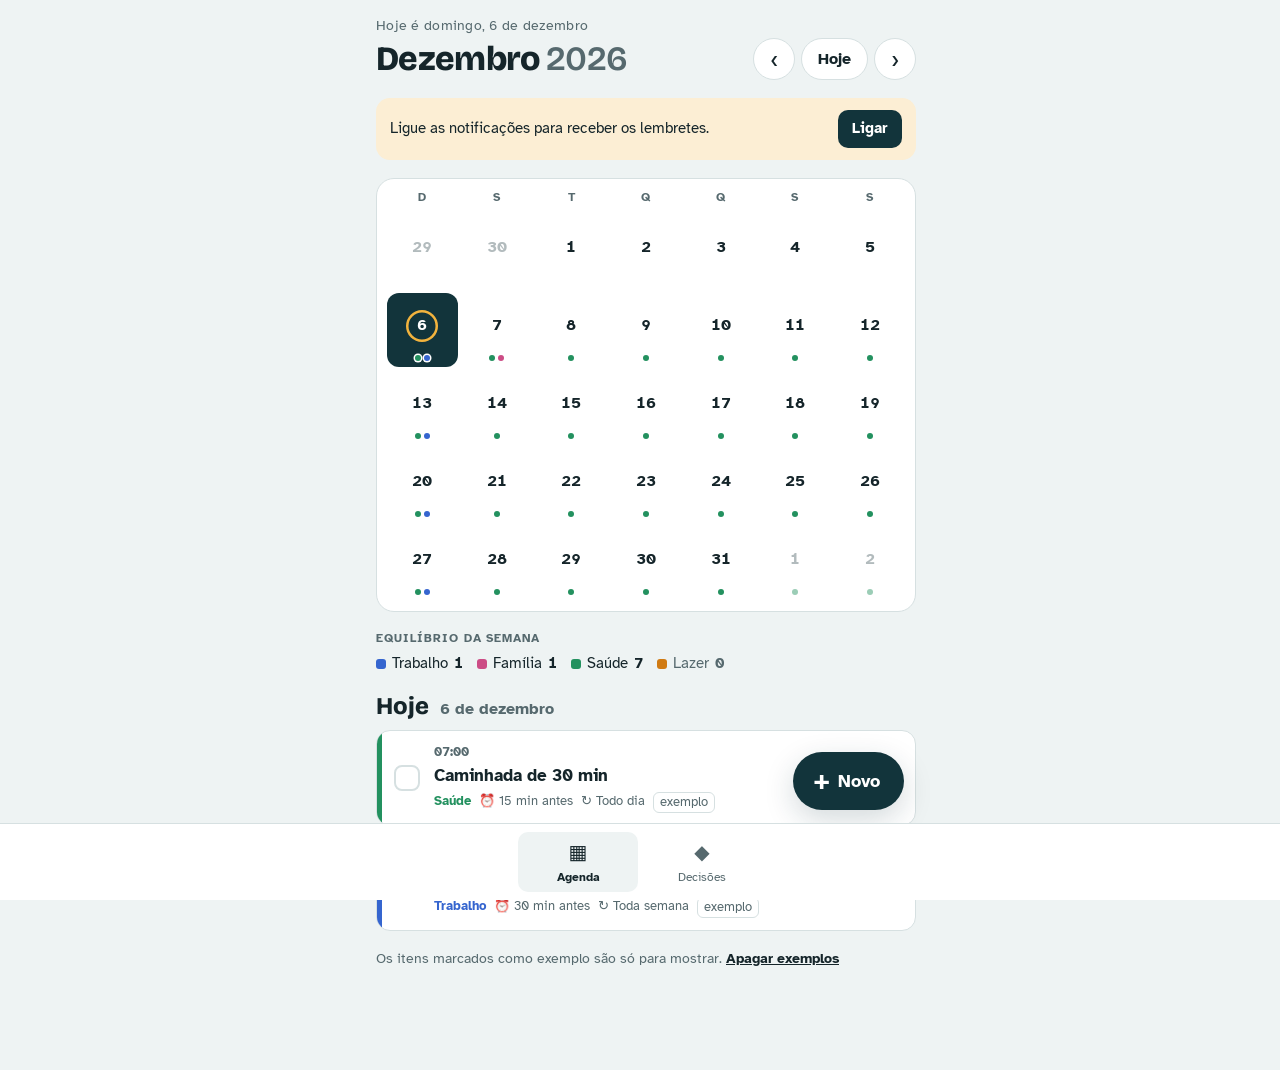
==== index.html @ aa83a19e "App pessoal: agenda com lembretes e decisões Co-Authored-By: Claude Opus 5.5 (1M context) <noreply@a" ====
<!doctype html>
<html lang="pt-BR">
<head>
<meta charset="utf-8">
<meta name="viewport" content="width=device-width, initial-scale=1, viewport-fit=cover">
<title>Paulo · Assistente</title>
<meta name="theme-color" content="#12343B">
<meta name="apple-mobile-web-app-capable" content="yes">
<meta name="apple-mobile-web-app-status-bar-style" content="black-translucent">
<meta name="apple-mobile-web-app-title" content="Assistente">
<link rel="manifest" href="manifest.webmanifest">
<link rel="icon" href="icones/icone.svg" type="image/svg+xml">
<link rel="apple-touch-icon" href="icones/icone-180.png">
<link rel="preconnect" href="https://fonts.googleapis.com">
<link rel="preconnect" href="https://fonts.gstatic.com" crossorigin>
<link rel="stylesheet" href="https://fonts.googleapis.com/css2?family=Atkinson+Hyperlegible:wght@400;700&family=Bricolage+Grotesque:opsz,wght@12..96,600;12..96,800&display=swap">
<link rel="stylesheet" href="estilo.css">
</head>
<body>
<div id="app">
  <main id="tela"></main>
  <nav id="abas" hidden></nav>
</div>
<div id="aviso" role="status" aria-live="polite" hidden></div>
<script src="nucleo.js"></script>
<script src="modulos/calendario.js"></script>
<script src="modulos/decisoes.js"></script>
<script>App.iniciar();</script>
</body>
</html>
---- estilo.css ----
:root {
  --fundo: #EEF3F3;
  --superficie: #FFFFFF;
  --tinta: #15252A;
  --suave: #56696E;
  --linha: #D6E0E1;
  --marca: #12343B;
  --marca-texto: #FFFFFF;
  --destaque: #F2B33D;
  --trabalho: #3565CF;
  --familia: #CC4C85;
  --saude: #23915F;
  --lazer: #D07A12;
  --perigo: #B83A2E;
  --sombra: 0 10px 30px rgba(18, 52, 59, .18);
  --display: 'Bricolage Grotesque', 'Segoe UI', system-ui, sans-serif;
  --corpo: 'Atkinson Hyperlegible', system-ui, -apple-system, 'Segoe UI', sans-serif;
  color-scheme: light;
}
@media (prefers-color-scheme: dark) {
  :root:not([data-theme="light"]) {
    --fundo: #0D181B; --superficie: #15252A; --tinta: #E6EFF0; --suave: #93A7AB; --linha: #243A3F;
    --marca: #86D0C6; --marca-texto: #0D181B; --destaque: #F5C15C;
    --trabalho: #7FA3F0; --familia: #EE88B4; --saude: #5CC894; --lazer: #F0A64C; --perigo: #F07C6E;
    --sombra: 0 10px 30px rgba(0, 0, 0, .5);
    color-scheme: dark;
  }
}
:root[data-theme="dark"] {
  --fundo: #0D181B; --superficie: #15252A; --tinta: #E6EFF0; --suave: #93A7AB; --linha: #243A3F;
  --marca: #86D0C6; --marca-texto: #0D181B; --destaque: #F5C15C;
  --trabalho: #7FA3F0; --familia: #EE88B4; --saude: #5CC894; --lazer: #F0A64C; --perigo: #F07C6E;
  --sombra: 0 10px 30px rgba(0, 0, 0, .5);
  color-scheme: dark;
}

* { box-sizing: border-box; }
html, body { margin: 0; }
body {
  background: var(--fundo); color: var(--tinta);
  font: 16px/1.45 var(--corpo);
  -webkit-tap-highlight-color: transparent;
}
button, input, select, textarea { font: inherit; color: inherit; }
button { cursor: pointer; }
:focus-visible { outline: 3px solid var(--destaque); outline-offset: 2px; }

#app { max-width: 560px; margin: 0 auto; padding: calc(env(safe-area-inset-top, 0px) + 16px) 16px calc(env(safe-area-inset-bottom, 0px) + 110px); }
#tela { display: grid; gap: 18px; }

/* topo */
.topo { display: grid; gap: 2px; }
.sobre { margin: 0; color: var(--suave); font-size: 14px; letter-spacing: .02em; }
.mes-linha { display: flex; align-items: center; justify-content: space-between; gap: 12px; flex-wrap: wrap; }
.mes { margin: 0; font: 800 34px/1.05 var(--display); text-transform: capitalize; letter-spacing: -.02em; }
.mes span { color: var(--suave); font-weight: 600; }
.mes-nav { display: flex; gap: 6px; align-items: center; }
.icone-btn { width: 42px; height: 42px; border-radius: 50%; border: 1px solid var(--linha); background: var(--superficie); font-size: 24px; line-height: 1; display: grid; place-items: center; }
.hoje-btn { height: 42px; padding: 0 16px; border-radius: 21px; border: 1px solid var(--linha); background: var(--superficie); font-weight: 700; }

.faixa { display: flex; align-items: center; justify-content: space-between; gap: 12px; padding: 12px 14px; border-radius: 14px; background: color-mix(in srgb, var(--destaque) 22%, var(--superficie)); font-size: 15px; }
.faixa button { flex: none; border: 0; border-radius: 10px; padding: 8px 14px; background: var(--marca); color: var(--marca-texto); font-weight: 700; }

/* grade do mês */
.grade { display: grid; grid-template-columns: repeat(7, 1fr); gap: 4px; background: var(--superficie); border-radius: 18px; padding: 10px; border: 1px solid var(--linha); }
.dsem { text-align: center; font-size: 12px; font-weight: 700; color: var(--suave); padding-bottom: 4px; letter-spacing: .06em; }
.cel { aspect-ratio: 1 / 1.05; max-width: 100%; border: 0; background: transparent; border-radius: 12px; display: grid; grid-template-rows: 1fr auto; justify-items: center; align-items: center; padding: 4px 0 6px; font-variant-numeric: tabular-nums; font-weight: 700; font-size: 16px; }
.cel.fora { color: var(--suave); opacity: .45; }
.cel.hoje > span:first-child { width: 32px; height: 32px; display: grid; place-items: center; border-radius: 50%; box-shadow: inset 0 0 0 2.5px var(--destaque); }
.cel.sel { background: var(--marca); color: var(--marca-texto); opacity: 1; }
.pontos { display: flex; gap: 3px; height: 6px; }
.pontos i { width: 6px; height: 6px; border-radius: 50%; }
.cel.sel .pontos i { box-shadow: 0 0 0 1.5px var(--marca-texto); }

/* equilíbrio */
.equilibrio { display: grid; gap: 6px; }
.rotulo { margin: 0; font-size: 12px; font-weight: 700; text-transform: uppercase; letter-spacing: .08em; color: var(--suave); }
.equilibrio ul { list-style: none; margin: 0; padding: 0; display: flex; flex-wrap: wrap; gap: 6px 14px; font-size: 15px; }
.equilibrio li { display: flex; align-items: center; gap: 6px; }
.equilibrio li i { width: 10px; height: 10px; border-radius: 3px; }
.equilibrio li b { font-variant-numeric: tabular-nums; }
.equilibrio li.zero { color: var(--suave); }

/* dia */
.dia h2 { margin: 0 0 10px; font: 600 16px/1.3 var(--corpo); color: var(--suave); }
.dia h2 span { font: 800 24px/1.1 var(--display); color: var(--tinta); text-transform: capitalize; margin-right: 6px; }
.vazio { margin: 0; padding: 18px; border: 1.5px dashed var(--linha); border-radius: 14px; color: var(--suave); text-align: center; }
.lista { list-style: none; margin: 0; padding: 0; display: grid; gap: 8px; }
.item { display: flex; align-items: stretch; background: var(--superficie); border: 1px solid var(--linha); border-radius: 14px; overflow: hidden; }
.item::before { content: ''; width: 5px; background: var(--cor); flex: none; }
.check { display: grid; place-items: center; padding: 0 6px 0 12px; }
.check input { position: absolute; opacity: 0; width: 1px; height: 1px; }
.check span { width: 26px; height: 26px; border-radius: 8px; border: 2px solid var(--linha); display: grid; place-items: center; transition: background .15s; }
.check input:checked + span { background: var(--cor); border-color: var(--cor); }
.check input:checked + span::after { content: '✓'; color: var(--superficie); font-weight: 700; }
.check input:focus-visible + span { outline: 3px solid var(--destaque); outline-offset: 2px; }
.item-corpo { flex: 1; min-width: 0; text-align: left; border: 0; background: transparent; padding: 12px 14px 12px 8px; display: grid; gap: 2px; }
.hora { font-size: 13px; font-weight: 700; color: var(--suave); font-variant-numeric: tabular-nums; }
.titulo { font-weight: 700; font-size: 17px; overflow-wrap: anywhere; }
.item.feito .titulo { text-decoration: line-through; color: var(--suave); }
.tags { display: flex; flex-wrap: wrap; gap: 4px 8px; margin-top: 2px; }
.tag { font-size: 13px; color: var(--suave); }
.tag.area { color: var(--cor); font-weight: 700; }
.tag.ex { border: 1px solid var(--linha); border-radius: 6px; padding: 0 6px; }
.rodape-ex { margin: 0; font-size: 14px; color: var(--suave); }
.link { border: 0; background: none; padding: 0; color: var(--tinta); text-decoration: underline; font-weight: 700; }

.fab { position: fixed; right: max(16px, calc(50% - 264px)); bottom: calc(env(safe-area-inset-bottom, 0px) + 22px); height: 58px; padding: 0 24px 0 20px; border: 0; border-radius: 29px; background: var(--marca); color: var(--marca-texto); font: 700 18px var(--corpo); box-shadow: var(--sombra); display: flex; align-items: center; gap: 8px; }
.fab span { font-size: 28px; line-height: 1; margin-top: -2px; }
.com-abas .fab { bottom: calc(env(safe-area-inset-bottom, 0px) + 90px); }

/* ficha */
.ficha { border: 0; padding: 0; width: min(560px, 100%); max-width: 100%; max-height: 92vh; margin: auto auto 0; border-radius: 22px 22px 0 0; background: var(--superficie); color: var(--tinta); box-shadow: var(--sombra); }
.ficha::backdrop { background: rgba(8, 20, 23, .5); }
.ficha form { display: grid; gap: 14px; padding: 18px 16px calc(env(safe-area-inset-bottom, 0px) + 18px); }
.ficha-topo { display: flex; justify-content: space-between; align-items: center; }
.ficha h2 { margin: 0; font: 800 24px var(--display); }
.campo { display: grid; gap: 6px; border: 0; padding: 0; margin: 0; min-width: 0; }
.campo > span, .campo legend { font-size: 14px; font-weight: 700; color: var(--suave); padding: 0; }
.campo input, .campo select, .campo textarea { width: 100%; min-width: 0; min-height: 48px; padding: 10px 12px; border-radius: 12px; border: 1.5px solid var(--linha); background: var(--fundo); font-size: 17px; }
.campo textarea { resize: vertical; }
.duas { display: grid; grid-template-columns: 1fr 1fr; gap: 10px; }
.chips { display: flex; flex-wrap: wrap; gap: 8px; }
.chip input { position: absolute; opacity: 0; }
.chip span { display: inline-block; padding: 9px 14px; border-radius: 20px; border: 1.5px solid var(--linha); font-weight: 700; }
.chip input:checked + span { background: var(--cor); border-color: var(--cor); color: var(--superficie); }
.chip input:focus-visible + span { outline: 3px solid var(--destaque); outline-offset: 2px; }
.dica { margin: -6px 0 0; font-size: 13px; color: var(--suave); }
.acoes { display: grid; gap: 8px; }
.acoes button { min-height: 50px; border-radius: 14px; font-weight: 700; font-size: 17px; }
.principal { border: 0; background: var(--marca); color: var(--marca-texto); }
.secundario { border: 1.5px solid var(--linha); background: transparent; }
.perigo { border: 0; background: transparent; color: var(--perigo); }

/* abas (aparecem quando houver 2+ módulos) */
#abas:not([hidden]) { position: fixed; left: 0; right: 0; bottom: 0; display: flex; justify-content: center; gap: 4px; padding: 8px 16px calc(env(safe-area-inset-bottom, 0px) + 8px); background: var(--superficie); border-top: 1px solid var(--linha); }
.aba { flex: 1; max-width: 120px; border: 0; background: none; display: grid; justify-items: center; gap: 2px; font-size: 12px; color: var(--suave); padding: 6px; border-radius: 10px; }
.aba.ativa { color: var(--tinta); font-weight: 700; background: var(--fundo); }
.aba-icone { font-size: 20px; }

#aviso { position: fixed; left: 16px; right: 16px; top: calc(env(safe-area-inset-top, 0px) + 12px); margin: 0 auto; max-width: 520px; padding: 12px 16px; border-radius: 14px; background: var(--tinta); color: var(--fundo); font-weight: 700; box-shadow: var(--sombra); z-index: 10; }

@media (max-width: 360px) { .duas { grid-template-columns: 1fr; } .mes { font-size: 28px; } }
@media (prefers-reduced-motion: reduce) { * { transition: none !important; } }

/* decisões */
.filtros { gap: 6px; }
.filtro { border: 1.5px solid var(--linha); background: var(--superficie); border-radius: 20px; padding: 8px 14px; font-weight: 700; font-size: 15px; }
.filtro.ativo { background: var(--marca); color: var(--marca-texto); border-color: var(--marca); }
.decisao { background: var(--superficie); border: 1px solid var(--linha); border-top: 5px solid var(--cor); border-radius: 16px; padding: 14px; display: grid; gap: 10px; }
.dec-topo { display: flex; flex-wrap: wrap; gap: 4px 10px; }
.tag.prazo { color: var(--perigo); font-weight: 700; }
.decisao h2 { margin: 0; font: 800 21px/1.2 var(--display); text-wrap: balance; }
.dec-ctx { margin: 0; color: var(--suave); }
.opcoes { display: grid; gap: 8px; }
.opcao { text-align: left; border: 1.5px solid var(--linha); background: var(--fundo); border-radius: 14px; padding: 12px 14px; display: grid; gap: 2px; min-height: 52px; }
.opcao:active { transform: scale(.99); }
.opcao.rec { border-color: var(--cor); }
.op-texto { font-weight: 700; font-size: 17px; }
.op-texto em { font-style: normal; font-size: 12px; text-transform: uppercase; letter-spacing: .06em; color: var(--cor); margin-left: 4px; }
.op-efeito { font-size: 14px; color: var(--suave); }
.apagar { justify-self: start; font-size: 14px; color: var(--suave); }
.decididas { display: grid; gap: 8px; }
.dec-feita { display: flex; justify-content: space-between; align-items: center; gap: 12px; padding: 10px 14px; border-radius: 12px; background: var(--superficie); border: 1px solid var(--linha); }
.dec-feita div { display: grid; min-width: 0; }
.dec-feita span { color: var(--suave); font-size: 15px; }
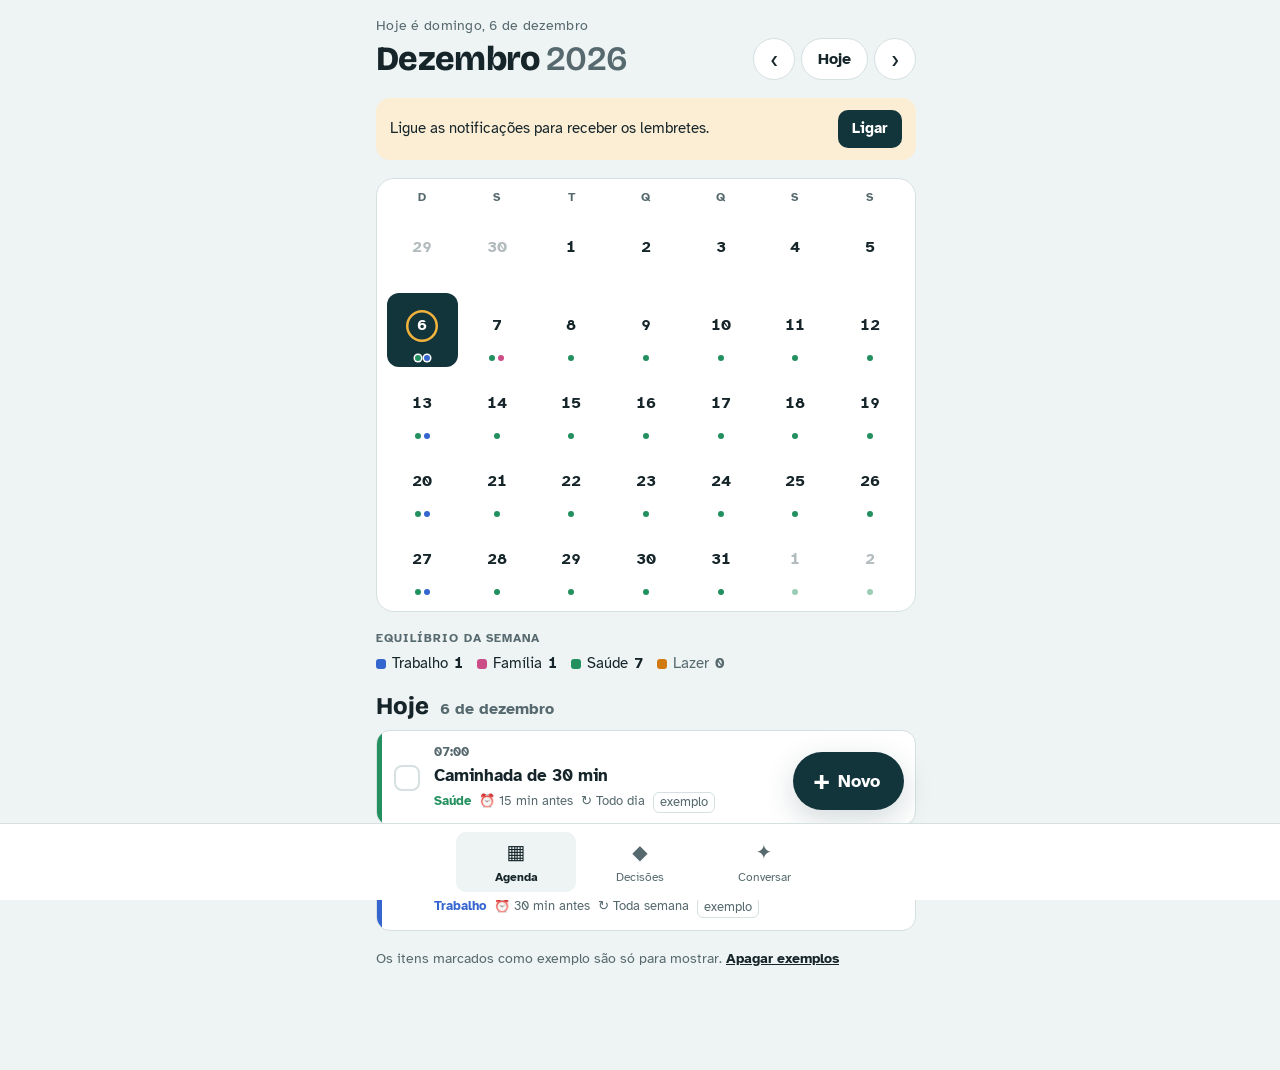
==== commit 376e1038: "Aba Conversar: atalho para o projeto do assistente no Claude Co-Authored-By: Claude Opus 5.5 (1M con" ====
--- a/index.html
+++ b/index.html
@@ -25,6 +25,7 @@
 <script src="nucleo.js"></script>
 <script src="modulos/calendario.js"></script>
 <script src="modulos/decisoes.js"></script>
+<script src="modulos/conversa.js"></script>
 <script>App.iniciar();</script>
 </body>
 </html>
--- a/estilo.css
+++ b/estilo.css
@@ -164,3 +164,8 @@
 .dec-feita { display: flex; justify-content: space-between; align-items: center; gap: 12px; padding: 10px 14px; border-radius: 12px; background: var(--superficie); border: 1px solid var(--linha); }
 .dec-feita div { display: grid; min-width: 0; }
 .dec-feita span { color: var(--suave); font-size: 15px; }
+
+/* conversa */
+.conversa-btn { display: grid; gap: 4px; padding: 20px; border-radius: 18px; background: var(--marca); color: var(--marca-texto); text-decoration: none; box-shadow: var(--sombra); }
+.conversa-titulo { font: 800 22px/1.2 var(--display); }
+.conversa-sub { opacity: .85; }
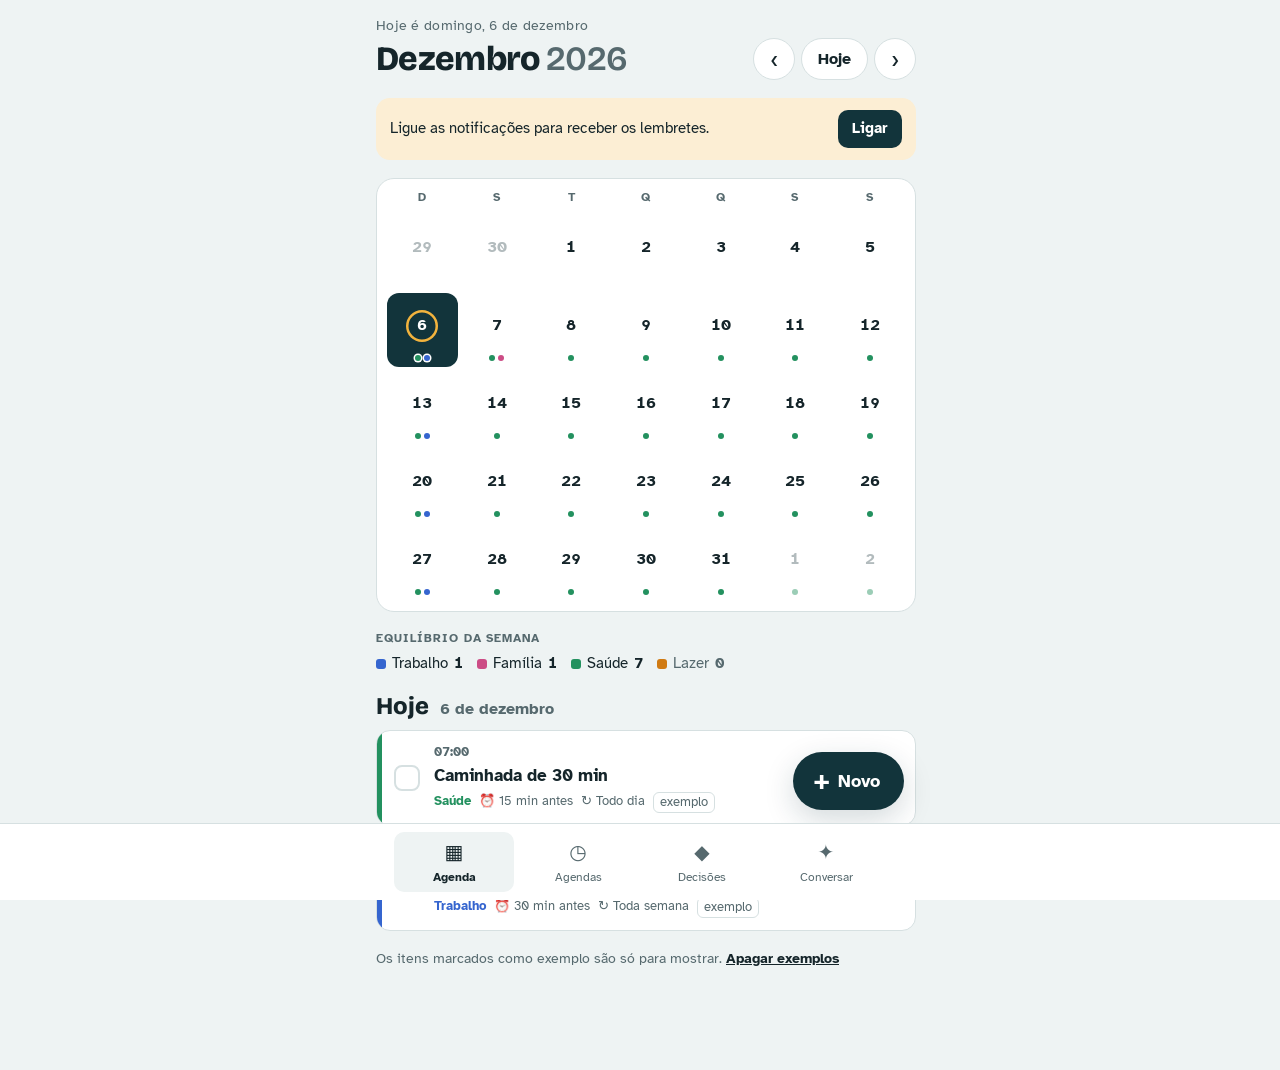
==== commit 138dc035: "Aba Agendas: agendas do Google, configuradas por link privado Co-Authored-By: Claude Opus 5.5 (1M co" ====
--- a/index.html
+++ b/index.html
@@ -24,6 +24,7 @@
 <div id="aviso" role="status" aria-live="polite" hidden></div>
 <script src="nucleo.js"></script>
 <script src="modulos/calendario.js"></script>
+<script src="modulos/agendas.js"></script>
 <script src="modulos/decisoes.js"></script>
 <script src="modulos/conversa.js"></script>
 <script>App.iniciar();</script>
--- a/estilo.css
+++ b/estilo.css
@@ -169,3 +169,8 @@
 .conversa-btn { display: grid; gap: 4px; padding: 20px; border-radius: 18px; background: var(--marca); color: var(--marca-texto); text-decoration: none; box-shadow: var(--sombra); }
 .conversa-titulo { font: 800 22px/1.2 var(--display); }
 .conversa-sub { opacity: .85; }
+
+/* agendas do Google */
+.gcal { border-radius: 16px; overflow: hidden; border: 1px solid var(--linha); background: #fff; height: calc(100vh - 290px); min-height: 420px; }
+.gcal iframe { width: 100%; height: 100%; border: 0; display: block; }
+.dica a { color: var(--tinta); font-weight: 700; }
